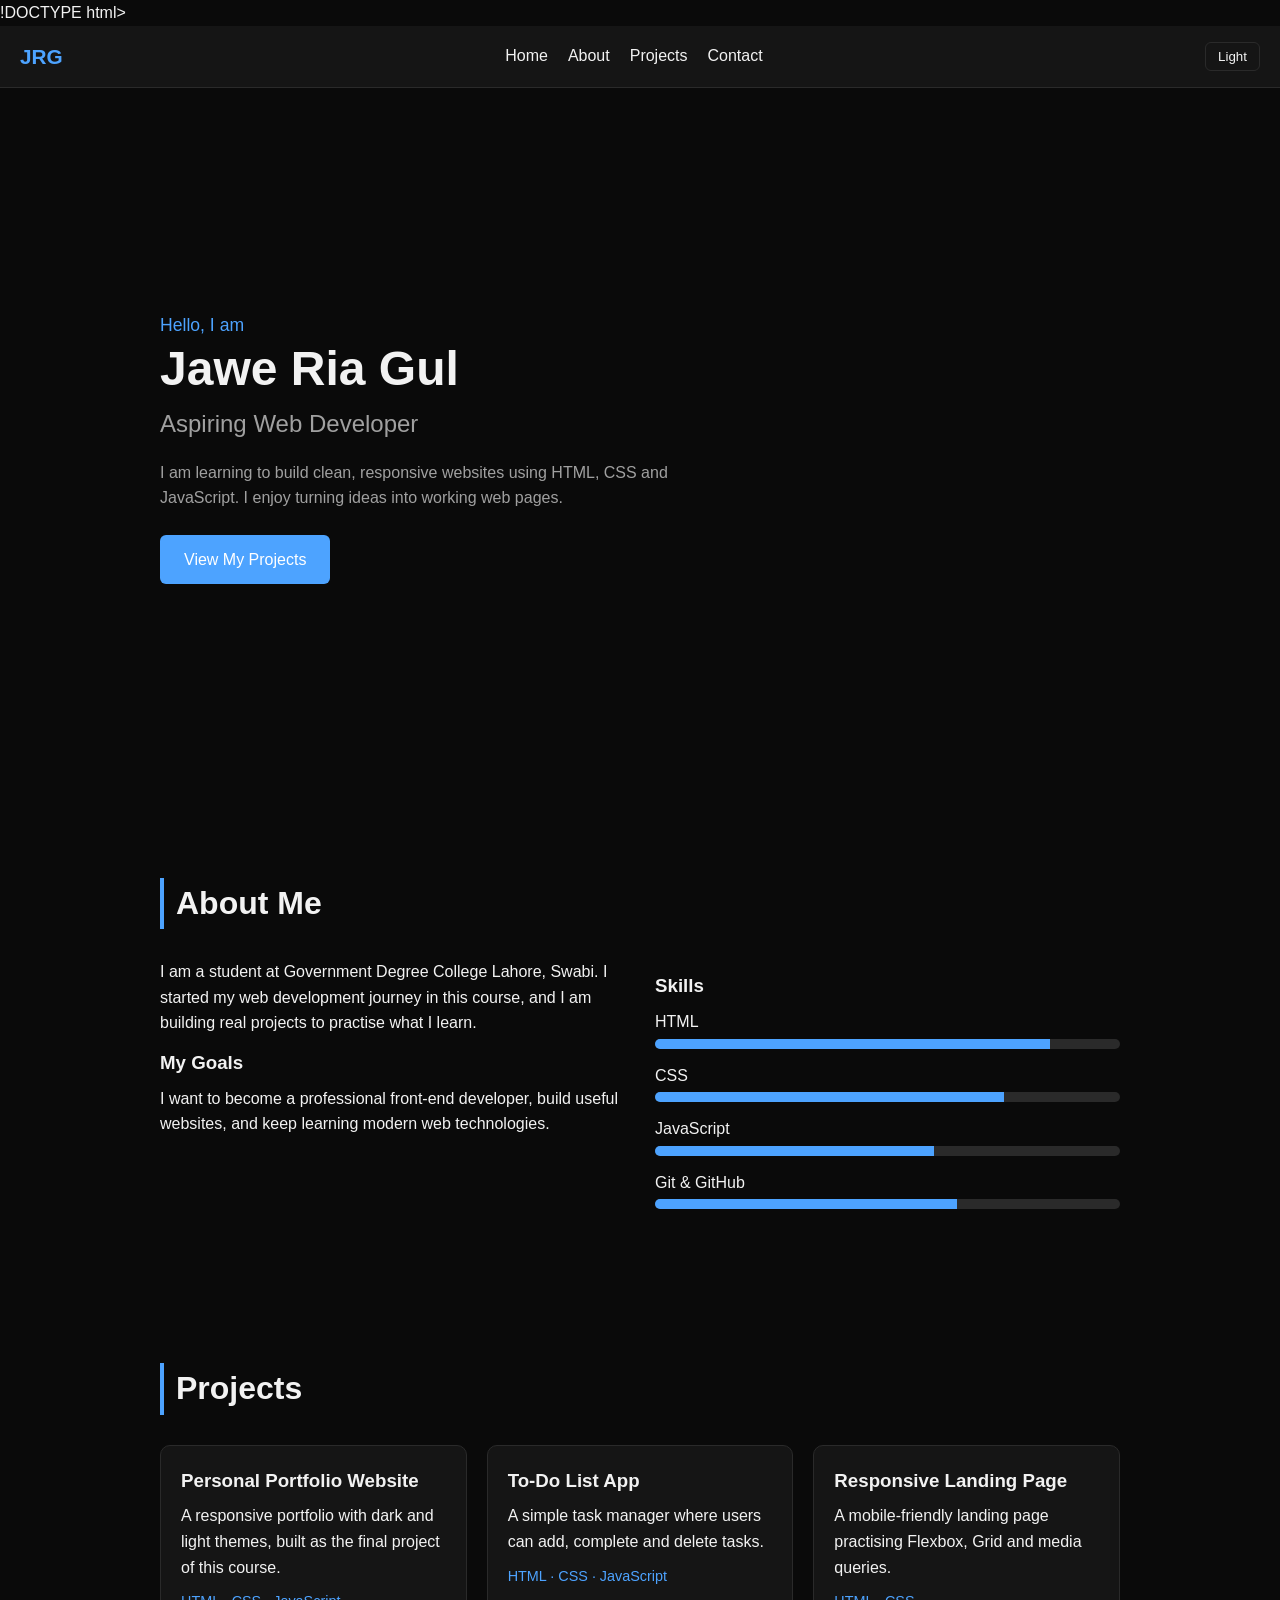
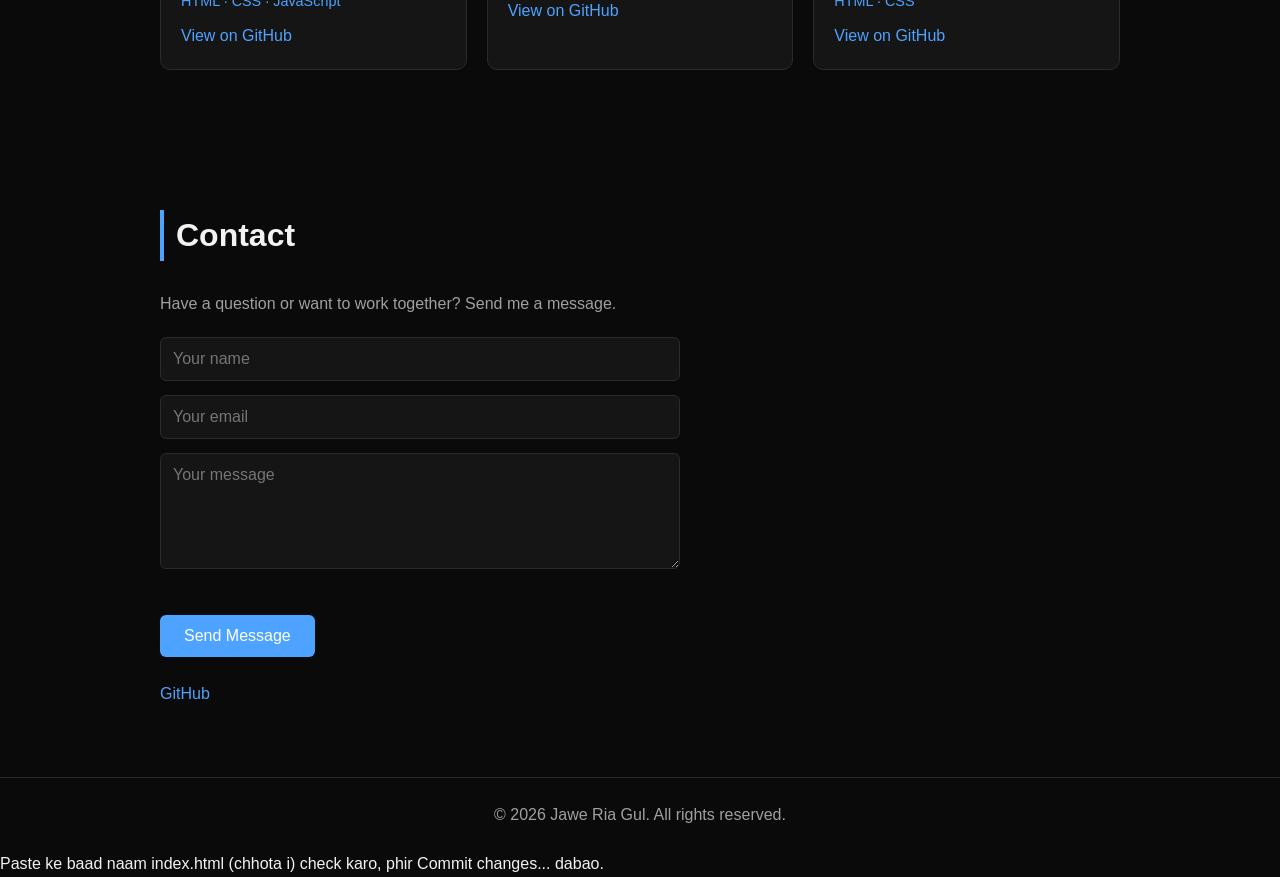
==== index.html @ b33479f2 "Create index.html" ====
!DOCTYPE html>
<html lang="en">
<head>
  <meta charset="UTF-8">
  <meta name="viewport" content="width=device-width, initial-scale=1.0">
  <title>Jawe Ria Gul | Web Development Portfolio</title>
  <link rel="stylesheet" href="style.css">
</head>
<body>

  <header class="navbar">
    <a href="#home" class="logo">JRG</a>
    <button id="menu-toggle" aria-label="Toggle menu">&#9776;</button>
    <nav id="nav-links">
      <a href="#home">Home</a>
      <a href="#about">About</a>
      <a href="#projects">Projects</a>
      <a href="#contact">Contact</a>
    </nav>
    <button id="theme-toggle" aria-label="Change theme">Light</button>
  </header>

  <main>
    <section id="home" class="hero">
      <p class="hello">Hello, I am</p>
      <h1>Jawe Ria Gul</h1>
      <h2>Aspiring Web Developer</h2>
      <p class="intro">I am learning to build clean, responsive websites using HTML, CSS and JavaScript. I enjoy turning ideas into working web pages.</p>
      <a href="#projects" class="btn">View My Projects</a>
    </section>

    <section id="about">
      <h2 class="section-title">About Me</h2>
      <div class="about-grid">
        <div>
          <p>I am a student at Government Degree College Lahore, Swabi. I started my web development journey in this course, and I am building real projects to practise what I learn.</p>
          <h3>My Goals</h3>
          <p>I want to become a professional front-end developer, build useful websites, and keep learning modern web technologies.</p>
        </div>
        <div>
          <h3>Skills</h3>
          <div class="skills">
            <div class="skill"><span>HTML</span><div class="bar"><div class="fill" data-level="85"></div></div></div>
            <div class="skill"><span>CSS</span><div class="bar"><div class="fill" data-level="75"></div></div></div>
            <div class="skill"><span>JavaScript</span><div class="bar"><div class="fill" data-level="60"></div></div></div>
            <div class="skill"><span>Git &amp; GitHub</span><div class="bar"><div class="fill" data-level="65"></div></div></div>
          </div>
        </div>
      </div>
    </section>

    <section id="projects">
      <h2 class="section-title">Projects</h2>
      <div class="cards">
        <article class="card">
          <h3>Personal Portfolio Website</h3>
          <p>A responsive portfolio with dark and light themes, built as the final project of this course.</p>
          <p class="tech">HTML · CSS · JavaScript</p>
          <a href="https://github.com/musakhan000024-rgb/personal-portfolio-" target="_blank" rel="noopener">View on GitHub</a>
        </article>
        <article class="card">
          <h3>To-Do List App</h3>
          <p>A simple task manager where users can add, complete and delete tasks.</p>
          <p class="tech">HTML · CSS · JavaScript</p>
          <a href="https://github.com/musakhan000024-rgb" target="_blank" rel="noopener">View on GitHub</a>
        </article>
        <article class="card">
          <h3>Responsive Landing Page</h3>
          <p>A mobile-friendly landing page practising Flexbox, Grid and media queries.</p>
          <p class="tech">HTML · CSS</p>
          <a href="https://github.com/musakhan000024-rgb" target="_blank" rel="noopener">View on GitHub</a>
        </article>
      </div>
    </section>

    <section id="contact">
      <h2 class="section-title">Contact</h2>
      <p class="contact-text">Have a question or want to work together? Send me a message.</p>
      <form id="contact-form" novalidate>
        <input type="text" id="name" placeholder="Your name">
        <input type="email" id="email" placeholder="Your email">
        <textarea id="message" rows="5" placeholder="Your message"></textarea>
        <p id="form-msg" role="alert"></p>
        <button type="submit" class="btn">Send Message</button>
      </form>
      <p class="links">
        <a href="https://github.com/musakhan000024-rgb" target="_blank" rel="noopener">GitHub</a>
      </p>
    </section>
  </main>

  <footer>
    <p>&copy; 2026 Jawe Ria Gul. All rights reserved.</p>
  </footer>

  <script src="script.js"></script>
</body>
</html>
Paste ke baad naam index.html (chhota i) check karo, phir Commit changes... dabao.
---- style.css ----
:root {
  --bg: #0a0a0a;
  --surface: #151515;
  --text: #f2f2f2;
  --muted: #a0a0a0;
  --accent: #4da3ff;
  --border: #2a2a2a;
}

body.light {
  --bg: #ffffff;
  --surface: #f3f4f6;
  --text: #111111;
  --muted: #555555;
  --accent: #0a66d6;
  --border: #dddddd;
}

* { box-sizing: border-box; margin: 0; padding: 0; }

html { scroll-behavior: smooth; }

body {
  font-family: Arial, Helvetica, sans-serif;
  background: var(--bg);
  color: var(--text);
  line-height: 1.6;
  transition: background 0.3s, color 0.3s;
}

a { color: var(--accent); text-decoration: none; }

/* Navbar */
.navbar {
  position: sticky;
  top: 0;
  z-index: 10;
  display: flex;
  align-items: center;
  justify-content: space-between;
  padding: 14px 20px;
  background: var(--surface);
  border-bottom: 1px solid var(--border);
}

.logo { font-weight: bold; font-size: 1.3rem; }

#nav-links { display: flex; gap: 20px; }
#nav-links a { color: var(--text); }
#nav-links a:hover { color: var(--accent); }

#menu-toggle {
  display: none;
  background: none;
  border: none;
  color: var(--text);
  font-size: 1.6rem;
  cursor: pointer;
}

#theme-toggle {
  background: transparent;
  color: var(--text);
  border: 1px solid var(--border);
  padding: 6px 12px;
  border-radius: 6px;
  cursor: pointer;
}

/* Sections */
section { padding: 70px 20px; max-width: 1000px; margin: 0 auto; }

.section-title {
  font-size: 2rem;
  margin-bottom: 30px;
  border-left: 4px solid var(--accent);
  padding-left: 12px;
}

/* Hero */
.hero { min-height: 80vh; display: flex; flex-direction: column; justify-content: center; }
.hello { color: var(--accent); font-size: 1.1rem; }
.hero h1 { font-size: 3rem; line-height: 1.2; }
.hero h2 { color: var(--muted); font-weight: normal; margin: 8px 0 16px; }
.intro { max-width: 560px; color: var(--muted); margin-bottom: 24px; }

.btn {
  display: inline-block;
  align-self: flex-start;
  background: var(--accent);
  color: #fff;
  padding: 12px 24px;
  border: none;
  border-radius: 6px;
  font-size: 1rem;
  cursor: pointer;
  transition: transform 0.2s;
}
.btn:hover { transform: translateY(-2px); }

/* About */
.about-grid { display: grid; grid-template-columns: 1fr 1fr; gap: 30px; }
.about-grid h3 { margin: 12px 0 8px; }
.skill { margin-bottom: 14px; }
.bar { background: var(--border); height: 10px; border-radius: 5px; margin-top: 4px; overflow: hidden; }
.fill { background: var(--accent); height: 100%; width: 0; transition: width 1.2s ease; }

/* Projects */
.cards { display: grid; grid-template-columns: repeat(auto-fit, minmax(260px, 1fr)); gap: 20px; }
.card {
  background: var(--surface);
  border: 1px solid var(--border);
  border-radius: 10px;
  padding: 20px;
  transition: transform 0.2s, border-color 0.2s;
}
.card:hover { transform: translateY(-5px); border-color: var(--accent); }
.card h3 { margin-bottom: 8px; }
.tech { color: var(--accent); font-size: 0.9rem; margin: 10px 0; }

/* Contact */
.contact-text { color: var(--muted); margin-bottom: 20px; }
form { display: flex; flex-direction: column; gap: 14px; max-width: 520px; }
input, textarea {
  background: var(--surface);
  color: var(--text);
  border: 1px solid var(--border);
  border-radius: 6px;
  padding: 12px;
  font-size: 1rem;
  font-family: inherit;
}
input:focus, textarea:focus { outline: 2px solid var(--accent); }
#form-msg { min-height: 1.2em; font-size: 0.95rem; }
#form-msg.error { color: #ff6b6b; }
#form-msg.success { color: #4caf50; }
.links { margin-top: 24px; }

footer { text-align: center; padding: 24px; color: var(--muted); border-top: 1px solid var(--border); }

/* Responsive */
@media (max-width: 768px) {
  #menu-toggle { display: block; }
  #nav-links {
    display: none;
    position: absolute;
    top: 100%;
    left: 0;
    right: 0;
    flex-direction: column;
    gap: 0;
    background: var(--surface);
    border-bottom: 1px solid var(--border);
  }
  #nav-links.open { display: flex; }
  #nav-links a { padding: 14px 20px; border-top: 1px solid var(--border); }
  .about-grid { grid-template-columns: 1fr; }
  .hero h1 { font-size: 2.2rem; }
  section { padding: 50px 16px; }
}
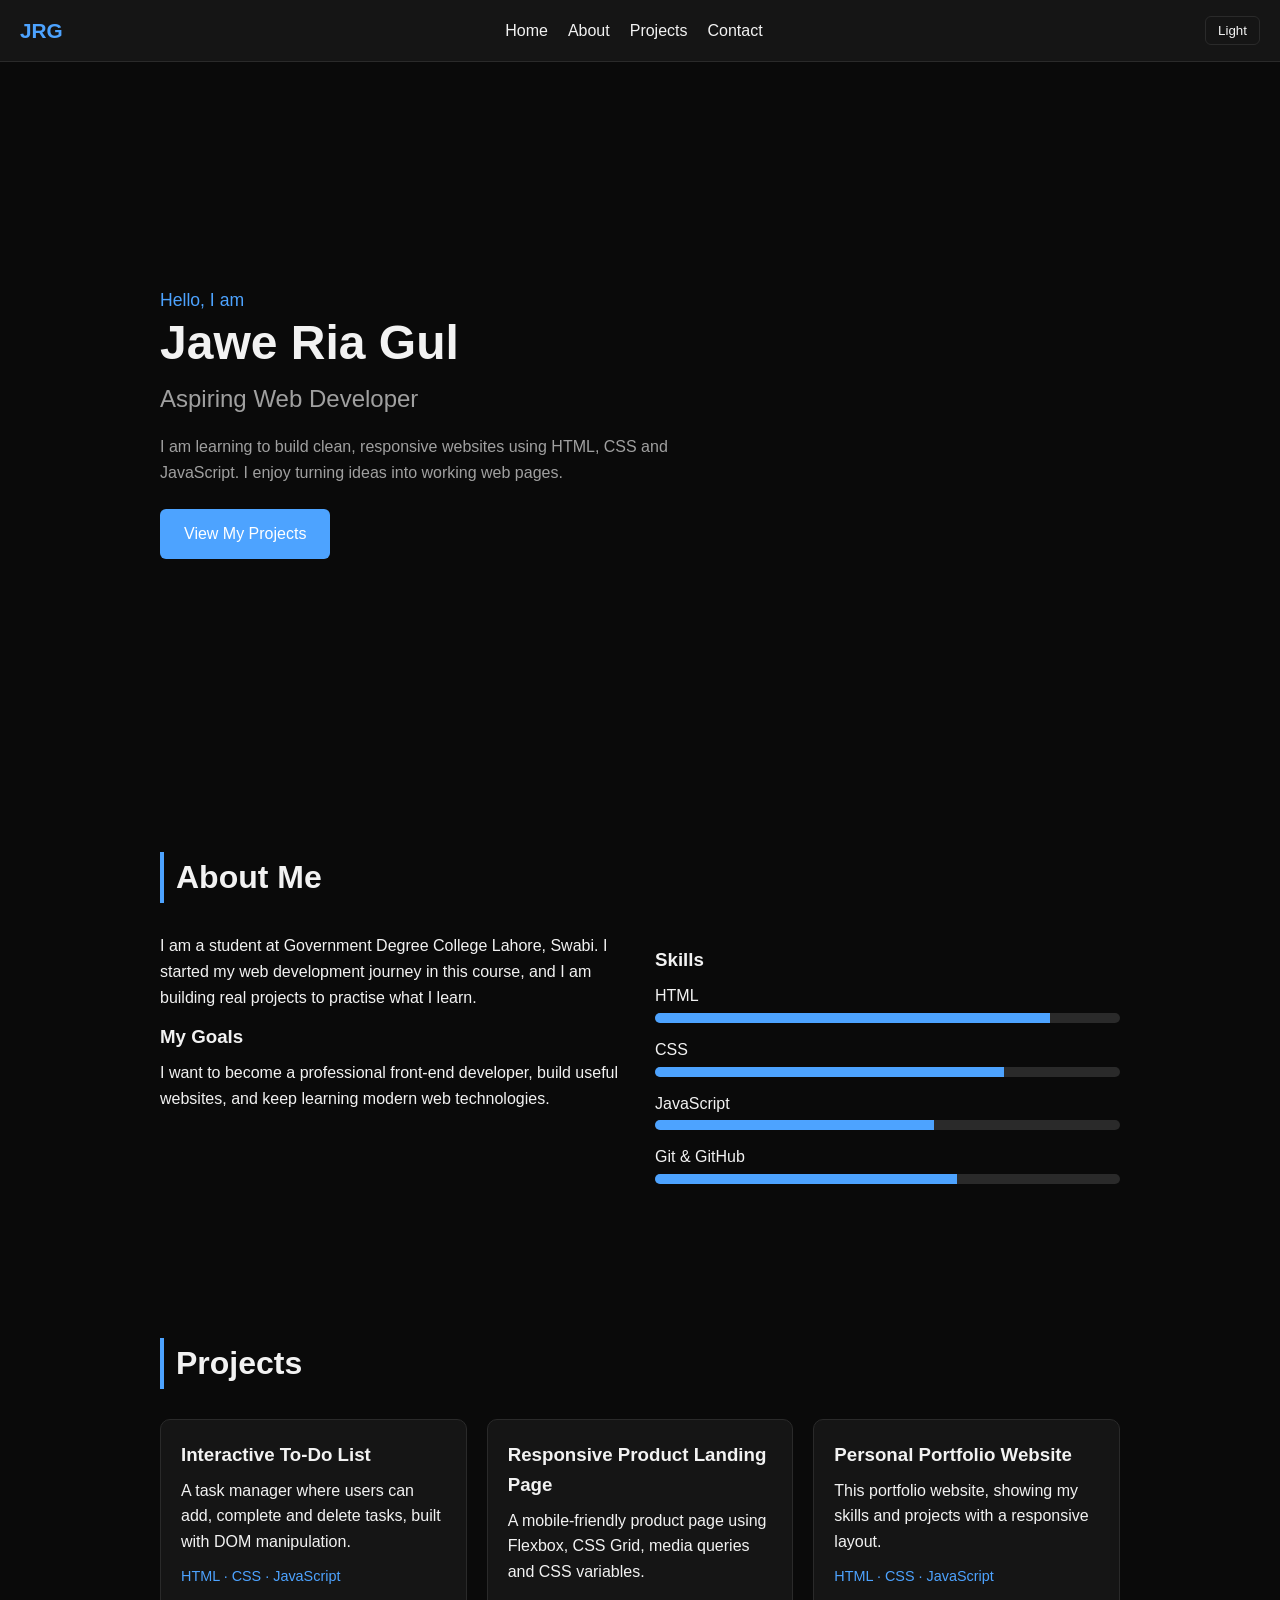
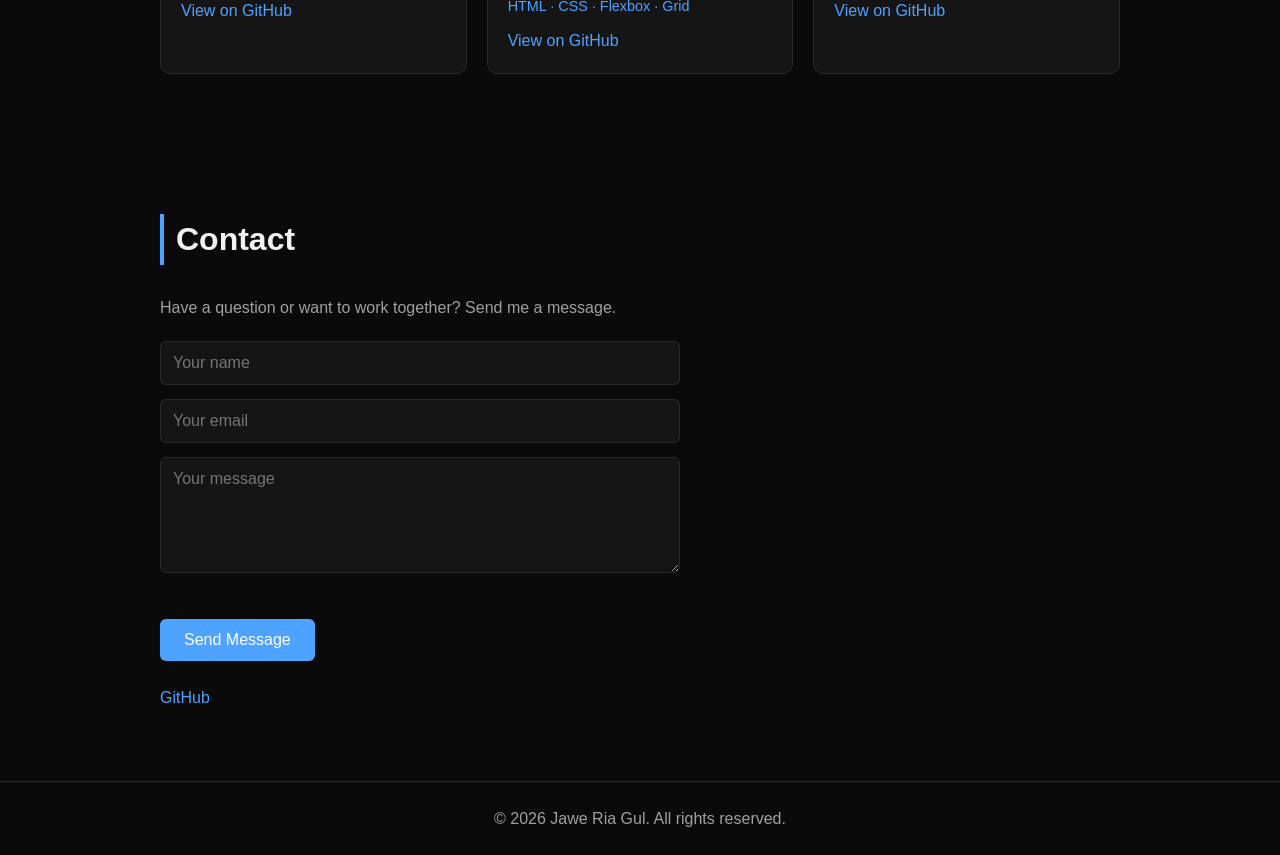
==== commit bf2f5856: "Update index.html" ====
--- a/index.html
+++ b/index.html
@@ -1,4 +1,8 @@
-!DOCTYPE html>
+
+
+
+
+<!DOCTYPE html>
 <html lang="en">
 <head>
   <meta charset="UTF-8">
@@ -53,22 +57,22 @@
       <h2 class="section-title">Projects</h2>
       <div class="cards">
         <article class="card">
-          <h3>Personal Portfolio Website</h3>
-          <p>A responsive portfolio with dark and light themes, built as the final project of this course.</p>
-          <p class="tech">HTML · CSS · JavaScript</p>
-          <a href="https://github.com/musakhan000024-rgb/personal-portfolio-" target="_blank" rel="noopener">View on GitHub</a>
-        </article>
-        <article class="card">
-          <h3>To-Do List App</h3>
-          <p>A simple task manager where users can add, complete and delete tasks.</p>
+          <h3>Interactive To-Do List</h3>
+          <p>A task manager where users can add, complete and delete tasks, built with DOM manipulation.</p>
           <p class="tech">HTML · CSS · JavaScript</p>
           <a href="https://github.com/musakhan000024-rgb" target="_blank" rel="noopener">View on GitHub</a>
         </article>
         <article class="card">
-          <h3>Responsive Landing Page</h3>
-          <p>A mobile-friendly landing page practising Flexbox, Grid and media queries.</p>
-          <p class="tech">HTML · CSS</p>
+          <h3>Responsive Product Landing Page</h3>
+          <p>A mobile-friendly product page using Flexbox, CSS Grid, media queries and CSS variables.</p>
+          <p class="tech">HTML · CSS · Flexbox · Grid</p>
           <a href="https://github.com/musakhan000024-rgb" target="_blank" rel="noopener">View on GitHub</a>
+        </article>
+        <article class="card">
+          <h3>Personal Portfolio Website</h3>
+          <p>This portfolio website, showing my skills and projects with a responsive layout.</p>
+          <p class="tech">HTML · CSS · JavaScript</p>
+          <a href="https://github.com/musakhan000024-rgb/personal-portfolio-" target="_blank" rel="noopener">View on GitHub</a>
         </article>
       </div>
     </section>
@@ -96,4 +100,3 @@
   <script src="script.js"></script>
 </body>
 </html>
-Paste ke baad naam index.html (chhota i) check karo, phir Commit changes... dabao.
